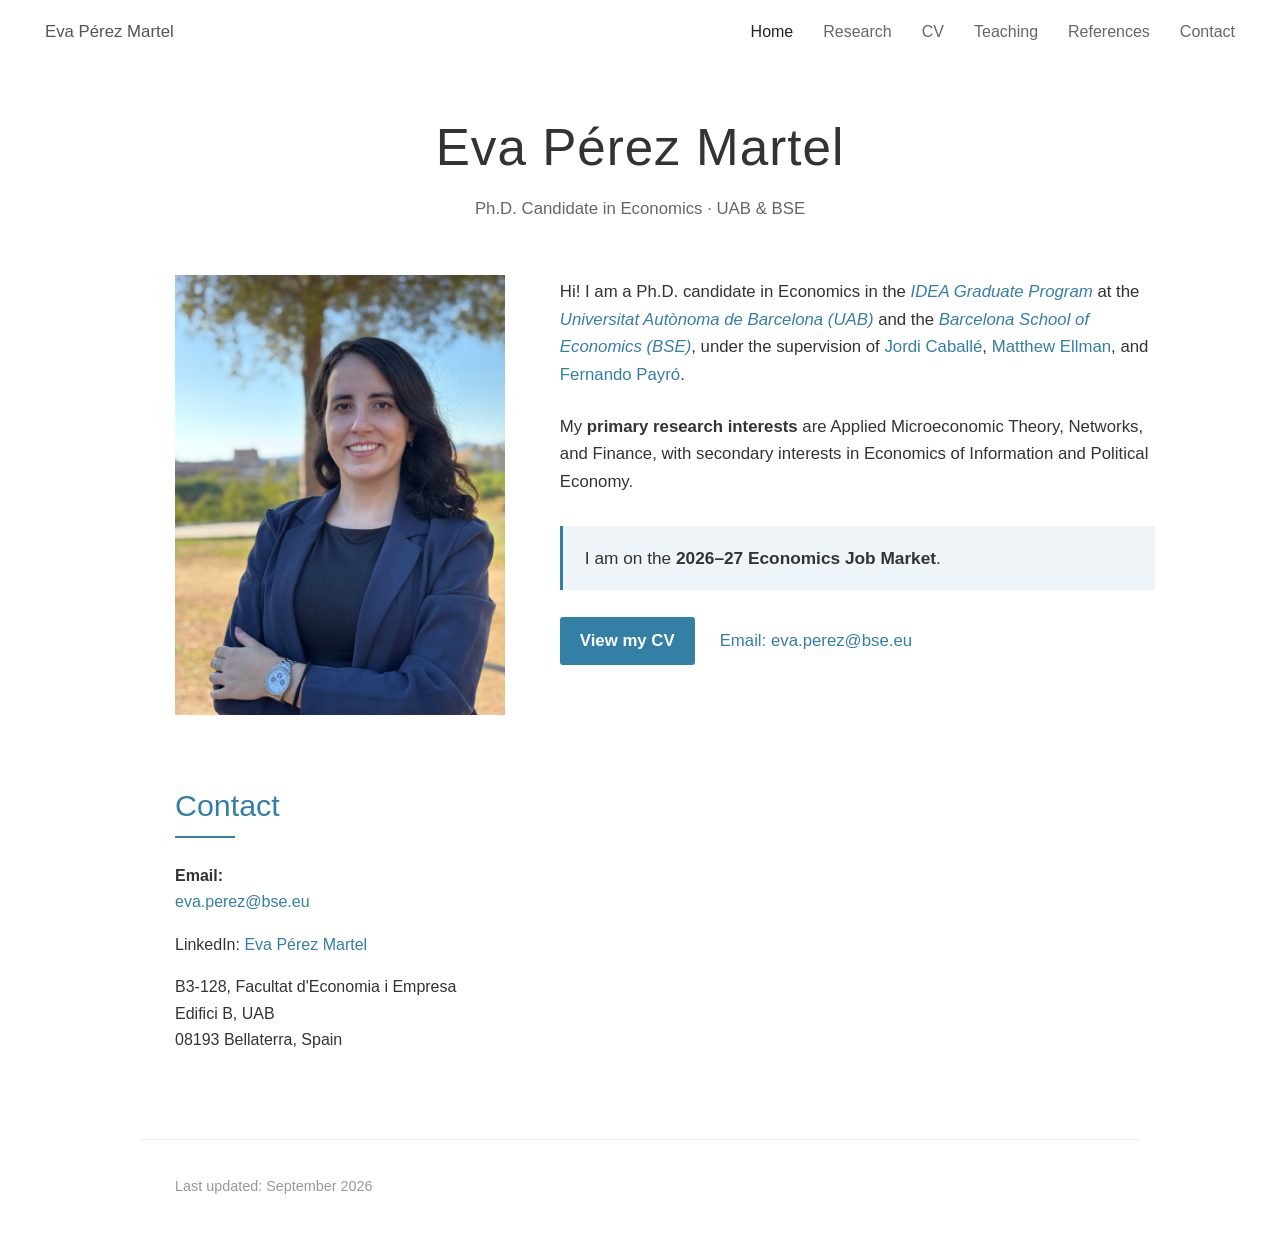
==== index.html @ e9360612 "Update index.html" ====
<!DOCTYPE html>
<html lang="en">

<head>
    <meta charset="UTF-8">
    <meta name="viewport" content="width=device-width, initial-scale=1.0">

    <title>Eva Pérez Martel | PhD Candidate in Economics</title>

    <meta name="description"
          content="Eva Pérez Martel is a PhD candidate in Economics  in the IDEA Graduate Program at Universitat Autònoma de Barcelona (UAB) and the Barcelona School of Economics (BSE). Research interests include applied microeconomic theory, networks, and finance.">

    <meta name="author" content="Eva Pérez Martel">

    <link rel="stylesheet" href="style.css">
</head>
<body>

<!-- =========================
     TOP NAVIGATION
     ========================= -->

<header class="top-header">

    <div class="top-name">
        <a href="index.html">Eva Pérez Martel</a>
    </div>

    <nav class="main-nav">

        <a href="index.html" class="active">
            Home
        </a>

        <a href="research.html">
            Research
        </a>

        <a href="cv.html">
            CV
        </a>

        <a href="teaching.html">
            Teaching
        </a>

       <a href="references.html">
    References
</a>
        <a href="#contact">
            Contact
        </a>

    </nav>

</header>



<!-- =========================
     HOME TITLE
     ========================= -->

<section class="home-intro">

    <h1>
        Eva Pérez Martel
    </h1>

    <p>
        Ph.D. Candidate in Economics · UAB &amp; BSE
    </p>

</section>



<!-- =========================
     MAIN CONTENT
     ========================= -->

<main class="page-content home-content">


    <!-- =========================
         PHOTO + BIO
         ========================= -->

    <section class="about-section">

        <div class="about-grid">


            <!-- PHOTO -->

            <div class="about-photo">

                <img
                    src="profile.jpeg"
                    alt="Eva Pérez Martel"
                >

            </div>



            <!-- BIO -->

            <div class="about-text">


                <p>
                    Hi! I am a Ph.D. candidate in Economics in the 
                    
    <a href="https://uabufae.eu/idea"
       target="_blank"
       rel="noopener noreferrer">
        <em>IDEA Graduate Program </em>
    </a> at the
                    <a
                        href="https://www.uab.cat/"
                        target="_blank"
                        rel="noopener noreferrer"
                    >
                        <em>Universitat Autònoma de Barcelona (UAB)</em>
                    </a>

                    and the
                    <a
                        href="https://bse.eu/"
                        target="_blank"
                        rel="noopener noreferrer"
                    >
                       <em>Barcelona School of Economics (BSE)</em></a>,
under the supervision of
<a
    href="https://bse.eu/people/caballe-jordi"
    target="_blank"
    rel="noopener noreferrer"
>Jordi Caballé</a>,
<a
    href="https://bse.eu/people/ellman-matthew"
    target="_blank"
    rel="noopener noreferrer"
>Matthew Ellman</a>,
and
<a
    href="https://sites.google.com/site/ferpayrochew/home"
    target="_blank"
    rel="noopener noreferrer"
>Fernando Payró</a>.

                </p>



                <p>
                    My <strong>primary research interests</strong> are
                    Applied Microeconomic Theory, Networks, and Finance,
                    with secondary interests in Economics of Information
                    and Political Economy.
                </p>



                <!-- JOB MARKET -->

                <div class="job-market-box">

                    I am on the
                    <strong>2026–27 Economics Job Market</strong>.

                </div>



                <!-- CV + EMAIL -->

                <div class="home-links">

                    <a
                        class="cv-button"
                        href="Eva_Perez_CV.pdf"
                        target="_blank"
                    >
                        View my CV
                    </a>


                    <a
                        class="email-link"
                        href="mailto:eva.perez@bse.eu"
                    >
                        Email: eva.perez@bse.eu
                    </a>

                </div>


            </div>

        </div>

    </section>



    <!-- =========================
         CONTACT
         ========================= -->

    <section
        id="contact"
        class="contact-section"
    >

        <h2>
            Contact
        </h2>


       <p>
    <strong>Email:</strong><br>

    <a href="mailto:eva.perez@bse.eu">
        eva.perez@bse.eu
    </a><br>

</p>
         <p>
        LinkedIn:
        <a href="https://www.linkedin.com/in/eva-pérez-martel-29543a43b"
           target="_blank"
           rel="noopener noreferrer">
            Eva Pérez Martel
        </a>
    </p>
</div>

        <p>


B3-128, Facultat d'Economia i Empresa<br>
Edifici B, UAB<br>
08193 Bellaterra, Spain
        </p>

    </section>


</main>



<!-- =========================
     FOOTER
     ========================= -->

<footer>

    <p>
        Last updated: September 2026
    </p>

</footer>


</body>

</html>
---- style.css ----
/* =========================
   GENERAL
   ========================= */

.paper-abstract {
    margin-top: 12px;
}

.paper-abstract summary {
    color: #2980b9;
    font-weight: 600;
    cursor: pointer;
}

.paper-abstract p {
    margin-top: 12px;
    line-height: 1.6;
    color: #333;
}


* {
    box-sizing: border-box;
}

html {
    scroll-behavior: smooth;
}

body {
    margin: 0;
    background-color: #ffffff;

    font-family: Arial, Helvetica, sans-serif;

    color: #333333;
    line-height: 1.65;
}

a {
    color: #347fa6;
    text-decoration: none;
}

a:hover {
    color: #205c7d;
}


/* =========================
   TOP NAVIGATION
   ========================= */

.top-header {
    width: 100%;

    display: flex;
    justify-content: space-between;
    align-items: center;

    padding: 18px 45px;

    background-color: #ffffff;
}

.top-name a {
    color: #555555;

    font-size: 1.05rem;
    font-weight: 400;
}

.main-nav {
    display: flex;
    gap: 30px;
}

.main-nav a {
    color: #666666;

    font-size: 1rem;
    font-weight: 400;
}

.main-nav a:hover {
    color: #347fa6;
}

.main-nav a.active {
    color: #222222;
}


/* =========================
   TOP BANNERS
   ========================= */

.page-hero {
    width: 100%;
    height: 200px;

    background-size: cover;
    background-position: center;

    position: relative;

    display: flex;
    align-items: center;
    justify-content: center;
}


/* HOME PHOTO */



/* RESEARCH PHOTO */

.research-hero {
    background-color: #a9cfe5;
    background-image: url("research-banner.jpg");
}


/* CV PHOTO */

.cv-hero {
    background-color: #a9cfe5;
    background-image: url("cv-banner.jpg");
}


/* TEACHING PHOTO */

.teaching-hero {
    background-color: #a9cfe5;
    background-image: url("teaching-banner.jpg");
}

.teaching-evaluations {
    margin-top: 45px;
    font-style: italic;
    color: #666666;
}


/* REFERENCES PHOTO - for later */

.references-hero {
    background-color: #a9cfe5;
    background-image: url("references-banner.jpg");
}


/* Dark layer over banner photos */

.page-hero::before {
    content: "";

    position: absolute;
    inset: 0;

    background: rgba(0, 0, 0, 0.18);
}


/* Text over banner */

.hero-title {
    position: relative;
    z-index: 1;

    text-align: center;

    color: white;
}

.hero-title h1 {
    margin: 0;

    font-size: 3.6rem;
    font-weight: 300;

    letter-spacing: 1px;
}

.hero-title p {
    margin-top: 5px;
    margin-bottom: 0;

    font-size: 1.1rem;
}


/* =========================
   MAIN CONTENT
   ========================= */

.page-content {
    max-width: 1000px;

    margin: 0 auto;

    padding: 35px 35px 70px 35px;
}


/* =========================
   TITLES
   ========================= */

h2 {
    color: #347fa6;

    font-size: 1.9rem;
    font-weight: 400;

    margin-top: 0;
    margin-bottom: 25px;
}

h2::after {
    content: "";

    display: block;

    width: 60px;

    margin-top: 6px;

    border-bottom: 2px solid #347fa6;
}


/* =========================
   HOME
   ========================= */

.home-intro {
    max-width: 1000px;

    margin: 0 auto;

    padding: 42px 35px 32px 35px;

    text-align: center;
}


.home-intro h1 {
    margin: 0;

    color: #333333;

    font-size: 3.2rem;
    font-weight: 300;

    letter-spacing: 1px;
}


.home-intro p {
    margin-top: 5px;
    margin-bottom: 0;

    color: #666666;

    font-size: 1.05rem;
    font-weight: 400;
}


.home-content {
    padding-top: 20px;
}



/* =========================
   ABOUT
   ========================= */

.about-section {
    font-size: 1.05rem;

    margin-bottom: 65px;
}


.about-grid {
    display: grid;

    grid-template-columns: 36% 64%;

    gap: 50px;

    align-items: start;
}


.about-photo img {
    width: 100%;
    max-width: 330px;
    height: auto;

    display: block;
}


.about-text {
    padding-top: 3px;
}


.about-text p {
    margin-top: 0;
    margin-bottom: 24px;
}



/* =========================
   JOB MARKET BOX
   ========================= */

.job-market-box {
    margin-top: 30px;
    margin-bottom: 27px;

    padding: 18px 22px;

    background-color: #eef4f7;

    border-left: 3px solid #347fa6;

    font-size: 1.08rem;
}



/* =========================
   HOME CV + EMAIL
   ========================= */

.home-links {
    display: flex;

    align-items: center;

    gap: 25px;

    flex-wrap: wrap;
}


.cv-button {
    display: inline-block;

    padding: 10px 20px;

    background-color: #347fa6;

    color: #ffffff;

    font-weight: 600;

    border-radius: 3px;
}


.cv-button:hover {
    background-color: #205c7d;

    color: #ffffff;
}


.email-link {
    color: #347fa6;

    font-weight: 500;
}


.email-link:hover {
    color: #205c7d;
}

/* =========================
   CONTACT
   ========================= */

.contact-section {
    max-width: 700px;

    margin-top: 60px;
}


/* =========================
   RESEARCH
   ========================= */

.paper {
    margin-bottom: 45px;
}

.paper-title {
    font-size: 1.35rem;
    font-weight: 600;
    line-height: 1.35;
    margin-top: 0;
    margin-bottom: 5px;
}

.paper-info {
    margin-top: 5px;
    margin-bottom: 10px;
}

.paper-label {
    color: #347fa6;
    font-weight: 600;
}

details {
    margin-top: 10px;
    margin-bottom: 25px;
}

summary {
    cursor: pointer;

    color: #347fa6;

    font-weight: 600;
}

.paper-links {
    margin-top: 4px;
    margin-bottom: 12px;
}

.paper-links a {
    color: #347fa6;
    font-weight: 500;
}

.paper-links a:hover {
    color: #205c7d;
}



/* =========================
   TEACHING
   ========================= */

.teaching-item {
    margin-bottom: 38px;
}

.teaching-item h3 {
    margin-top: 4px;
    margin-bottom: 5px;

    font-size: 1.3rem;
}

.teaching-role {
    color: #347fa6;

    font-weight: 600;

    margin-bottom: 0;
}

.teaching-program {
    color: #666666;

    margin-top: 0;
    margin-bottom: 5px;
}

.teaching-professor {
    margin-top: 0;
}

/* =========================
   CV
   ========================= */

.cv-item {
    margin-bottom: 32px;
}

.cv-item h3 {
    margin-top: 0;
    margin-bottom: 3px;

    font-size: 1.3rem;
}

.cv-institution {
    color: #666666;

    margin-top: 0;
    margin-bottom: 4px;
}

.cv-item p {
    margin-top: 4px;
    margin-bottom: 4px;
}

.cv-download-bottom {
    margin-top: 50px;
}

.cv-download-bottom a {
    color: #347fa6;
    font-weight: 600;
}
.cv-item h3 + p {
    margin-top: 6px;
}
/* CV download and preview */

.cv-intro {
    margin-bottom: 22px;
    font-size: 1.05rem;
}

.cv-intro a {
    color: #347fa6;
}

.cv-intro a:hover {
    color: #205c7d;
}

.cv-preview {
    width: 100%;
    margin-bottom: 50px;
}

.cv-preview iframe {
    width: 100%;
    height: 700px;

    border: 1px solid #dddddd;
}


/* =========================
   REFERENCES
   ========================= */

.reference-item {
    margin-bottom: 40px;
}

.reference-item h3 {
    margin-top: 0;
    margin-bottom: 4px;

    font-size: 1.3rem;
}

.reference-affiliation {
    color: #666666;

    margin-top: 0;
    margin-bottom: 3px;
}

.reference-item p {
    margin-top: 3px;
    margin-bottom: 3px;
}


/* =========================
   FOOTER
   ========================= */

footer {
    max-width: 1000px;

    margin: 0 auto;

    padding: 20px 35px 35px 35px;

    border-top: 1px solid #eeeeee;

    color: #999999;

    font-size: 0.9rem;
}


/* =========================
   MOBILE
   ========================= */

@media (max-width: 750px) {

    .top-header {
        padding: 18px 25px;

        flex-direction: column;
        align-items: flex-start;

        gap: 15px;
    }

    .main-nav {
        gap: 18px;
        flex-wrap: wrap;
    }

    .page-hero {
        height: 180px;
    }

    .hero-title h1 {
        font-size: 2.7rem;
    }

    .hero-title p {
        font-size: 1rem;
    }

    .page-content {
        padding: 35px 25px 60px 25px;
    }

    .about-grid {
        grid-template-columns: 1fr;
    }

    .about-photo img {
        max-width: 330px;
    }

    footer {
        padding-left: 25px;
        padding-right: 25px;
    }
}
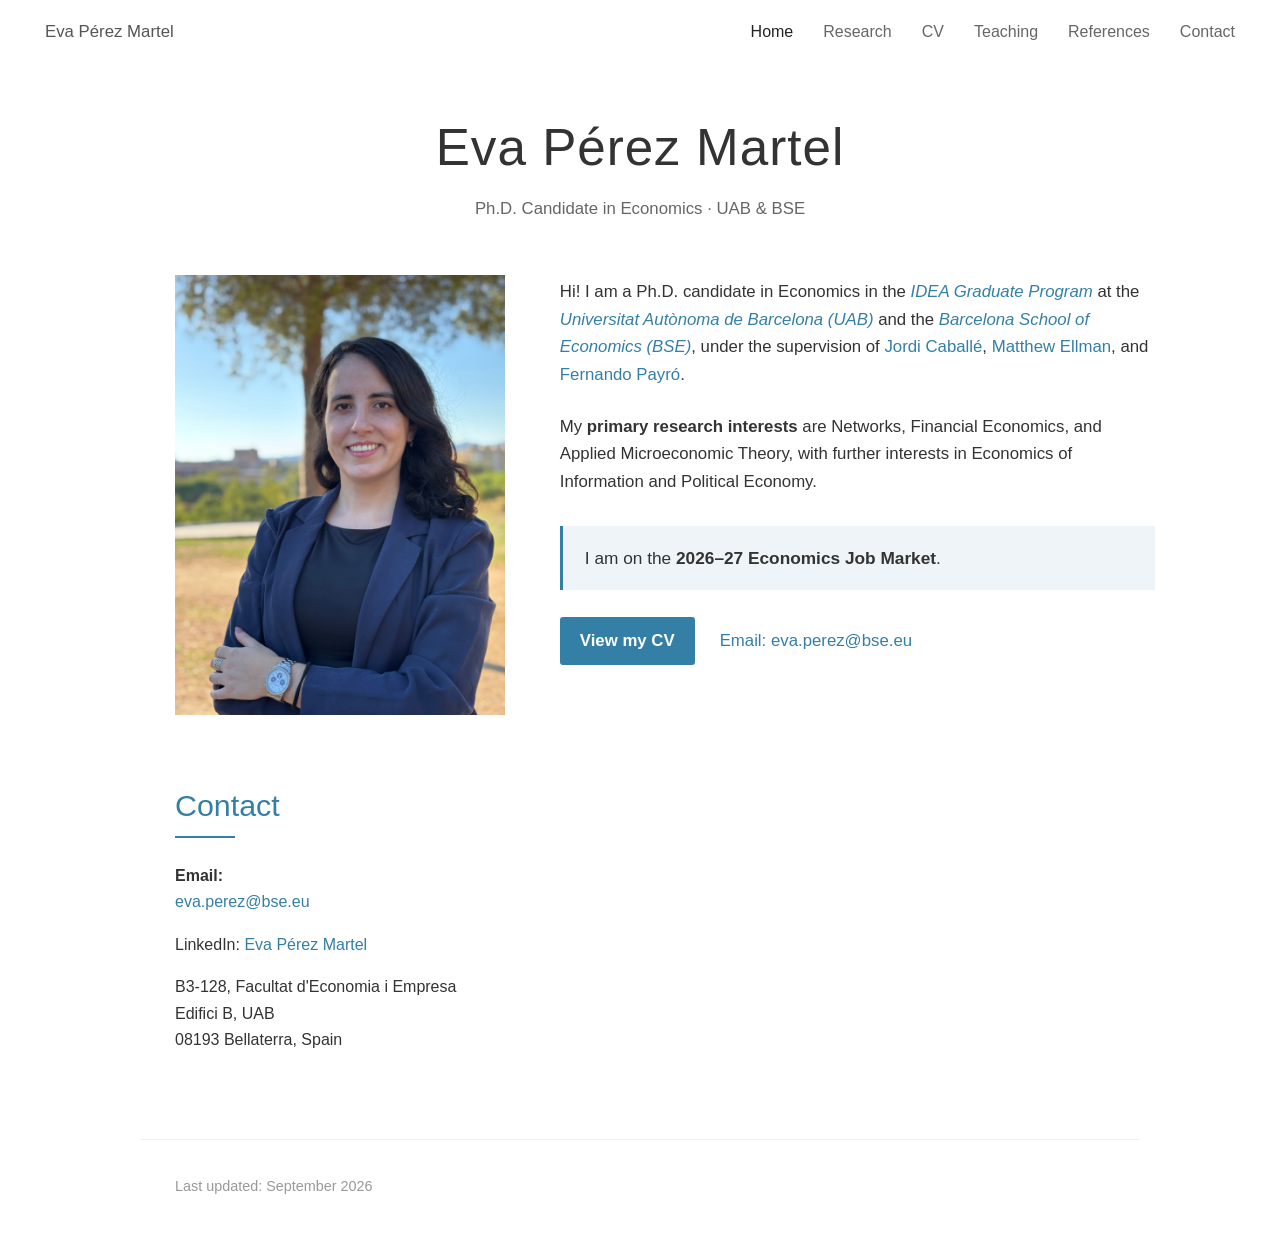
==== commit 3970f4b1: "Update index.html" ====
--- a/index.html
+++ b/index.html
@@ -111,7 +111,6 @@
 
                 <p>
                     Hi! I am a Ph.D. candidate in Economics in the 
-                    
     <a href="https://uabufae.eu/idea"
        target="_blank"
        rel="noopener noreferrer">
@@ -139,7 +138,7 @@
     rel="noopener noreferrer"
 >Jordi Caballé</a>,
 <a
-    href="https://bse.eu/people/ellman-matthew"
+    href="https://www.iae.csic.es/people/faculty/ellman-matthew"
     target="_blank"
     rel="noopener noreferrer"
 >Matthew Ellman</a>,
@@ -156,8 +155,8 @@
 
                 <p>
                     My <strong>primary research interests</strong> are
-                    Applied Microeconomic Theory, Networks, and Finance,
-                    with secondary interests in Economics of Information
+                    Networks, Financial Economics, and Applied Microeconomic Theory,
+                    with further interests in Economics of Information
                     and Political Economy.
                 </p>
 
--- a/style.css
+++ b/style.css
@@ -469,10 +469,10 @@
 
 .teaching-role {
     color: #347fa6;
-
+    font-size: 1.4rem;
     font-weight: 600;
-
-    margin-bottom: 0;
+    margin-top: 25px;
+    margin-bottom: 10px;
 }
 
 .teaching-program {
@@ -648,3 +648,45 @@
         padding-right: 25px;
     }
 }
+
+
+
+/* REFERENCES PAGE */
+
+.references-title {
+    margin-bottom: 30px;
+}
+
+.references-grid {
+    display: grid;
+    grid-template-columns: repeat(2, minmax(0, 1fr));
+    gap: 25px;
+    align-items: stretch;
+}
+
+.references-grid .reference-item {
+    background-color: #f8f9fa;
+    border: 1px solid #e5e7eb;
+    border-radius: 6px;
+    padding: 25px;
+    margin: 0;
+    min-width: 0;
+}
+
+.references-grid .reference-item h3 {
+    margin-top: 0;
+    margin-bottom: 8px;
+}
+
+.references-grid .reference-item a {
+    overflow-wrap: anywhere;
+}
+
+/* Mobile phones */
+@media (max-width: 650px) {
+    .references-grid {
+        grid-template-columns: 1fr;
+    }
+}
+
+
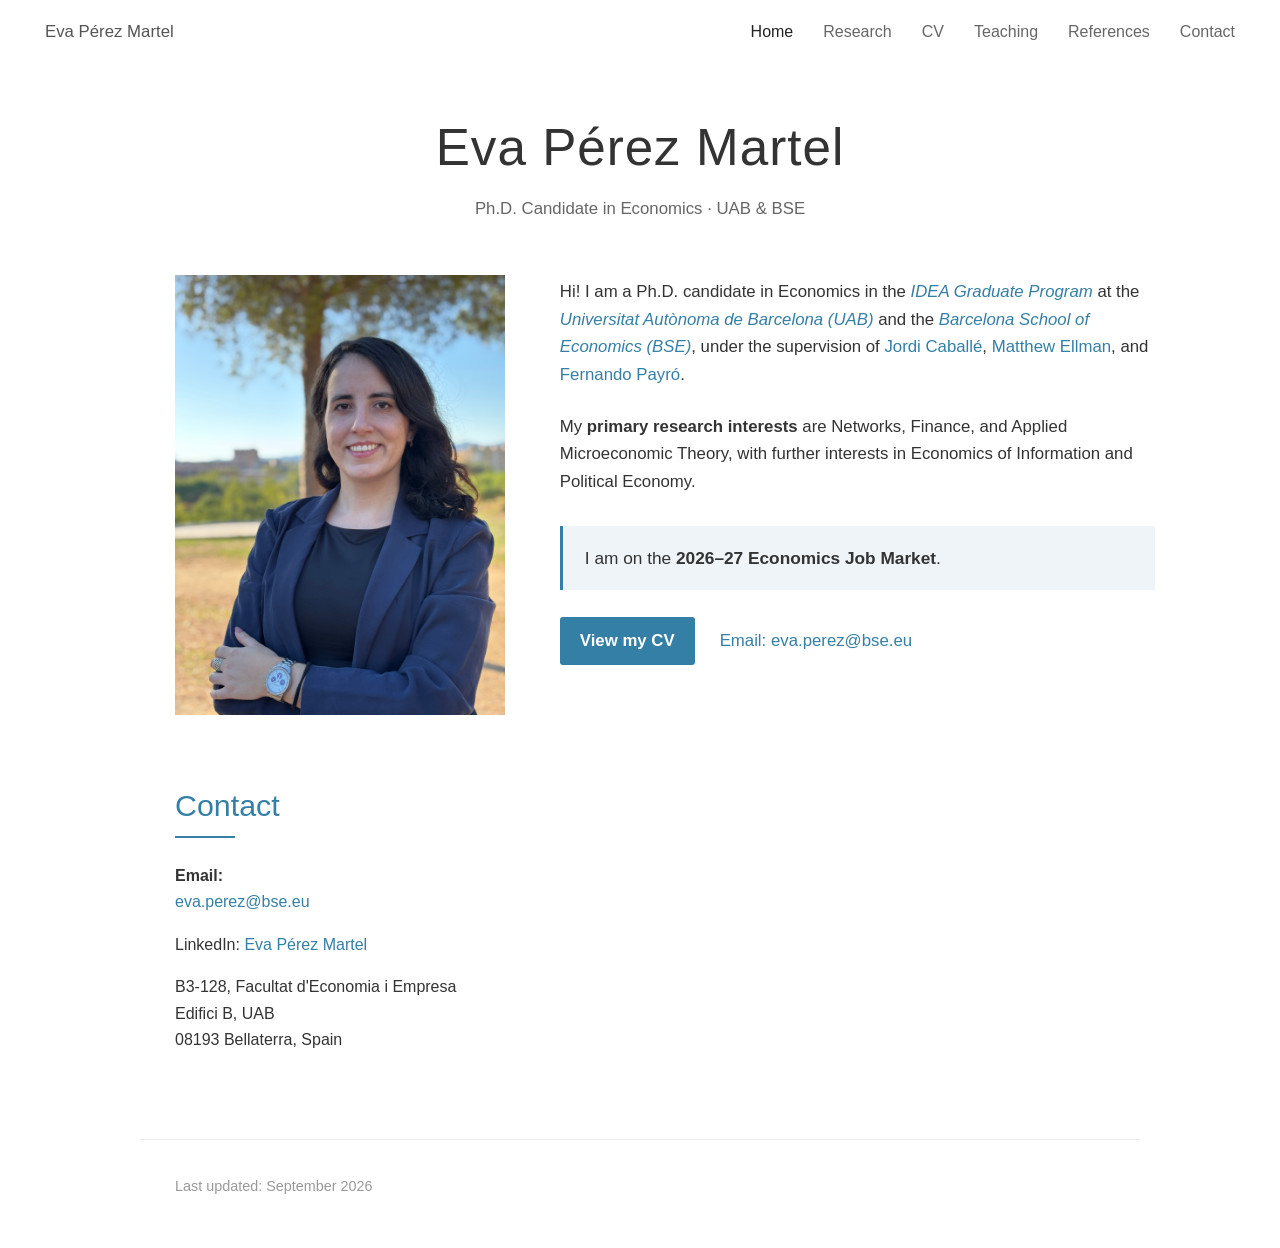
==== commit ad9efe96: "Update index.html" ====
--- a/index.html
+++ b/index.html
@@ -155,7 +155,7 @@
 
                 <p>
                     My <strong>primary research interests</strong> are
-                    Networks, Financial Economics, and Applied Microeconomic Theory,
+                    Networks, Finance, and Applied Microeconomic Theory,
                     with further interests in Economics of Information
                     and Political Economy.
                 </p>
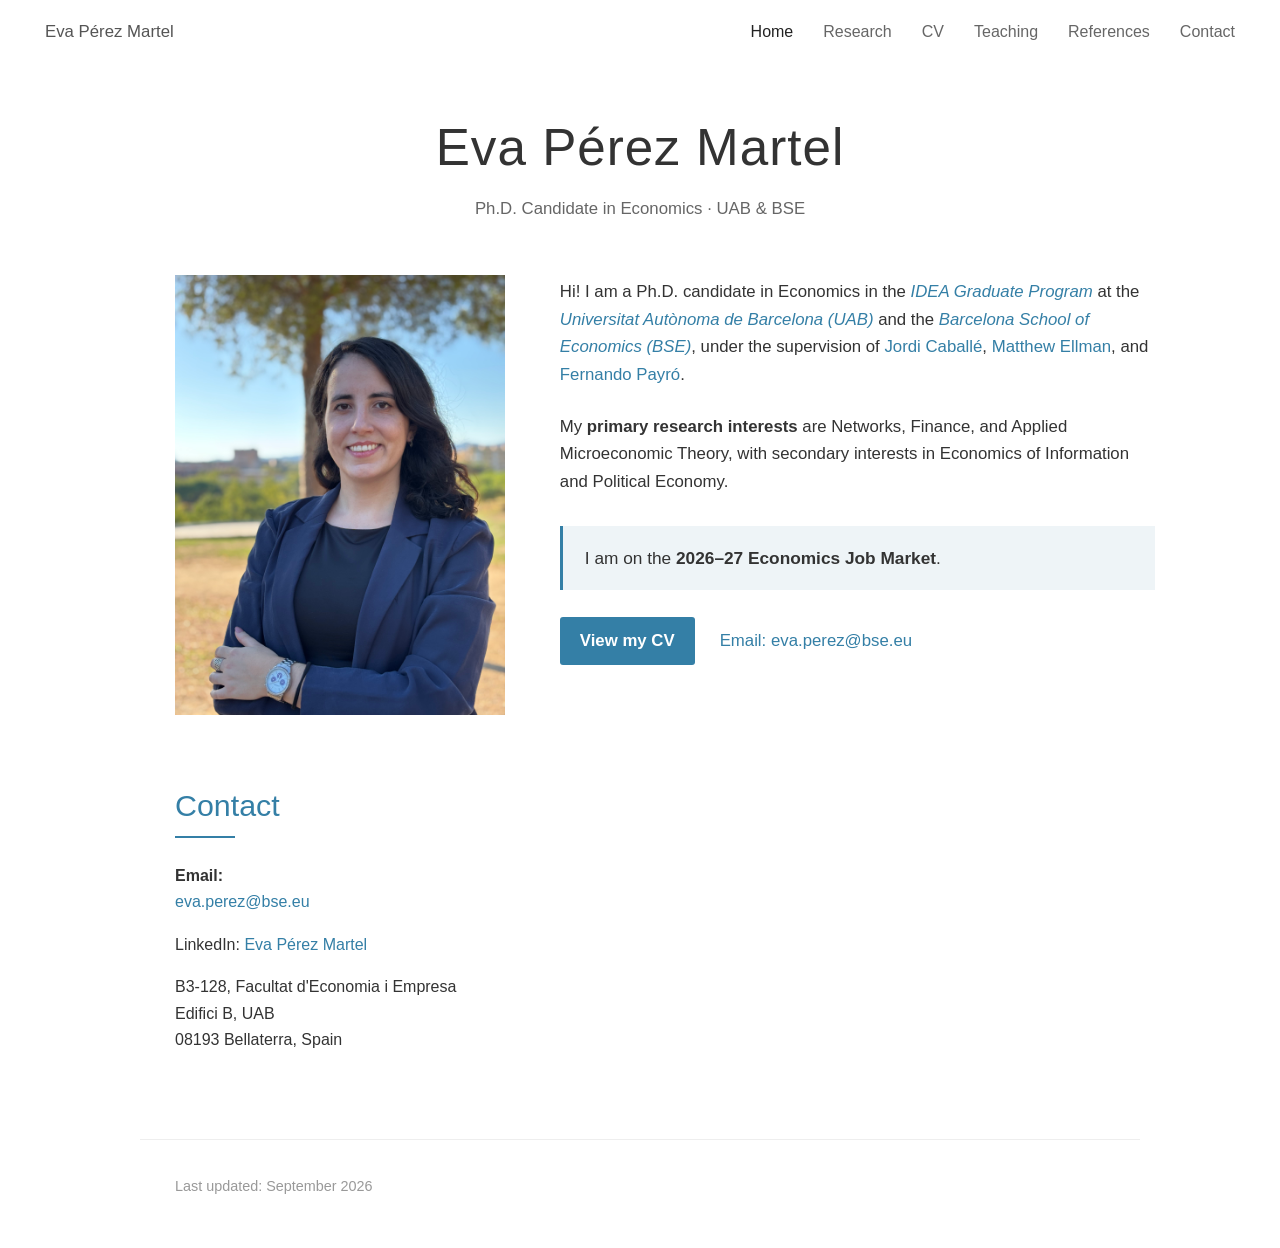
==== commit f8a1f6c7: "Update index.html" ====
--- a/index.html
+++ b/index.html
@@ -156,7 +156,7 @@
                 <p>
                     My <strong>primary research interests</strong> are
                     Networks, Finance, and Applied Microeconomic Theory,
-                    with further interests in Economics of Information
+                    with secondary interests in Economics of Information
                     and Political Economy.
                 </p>
 
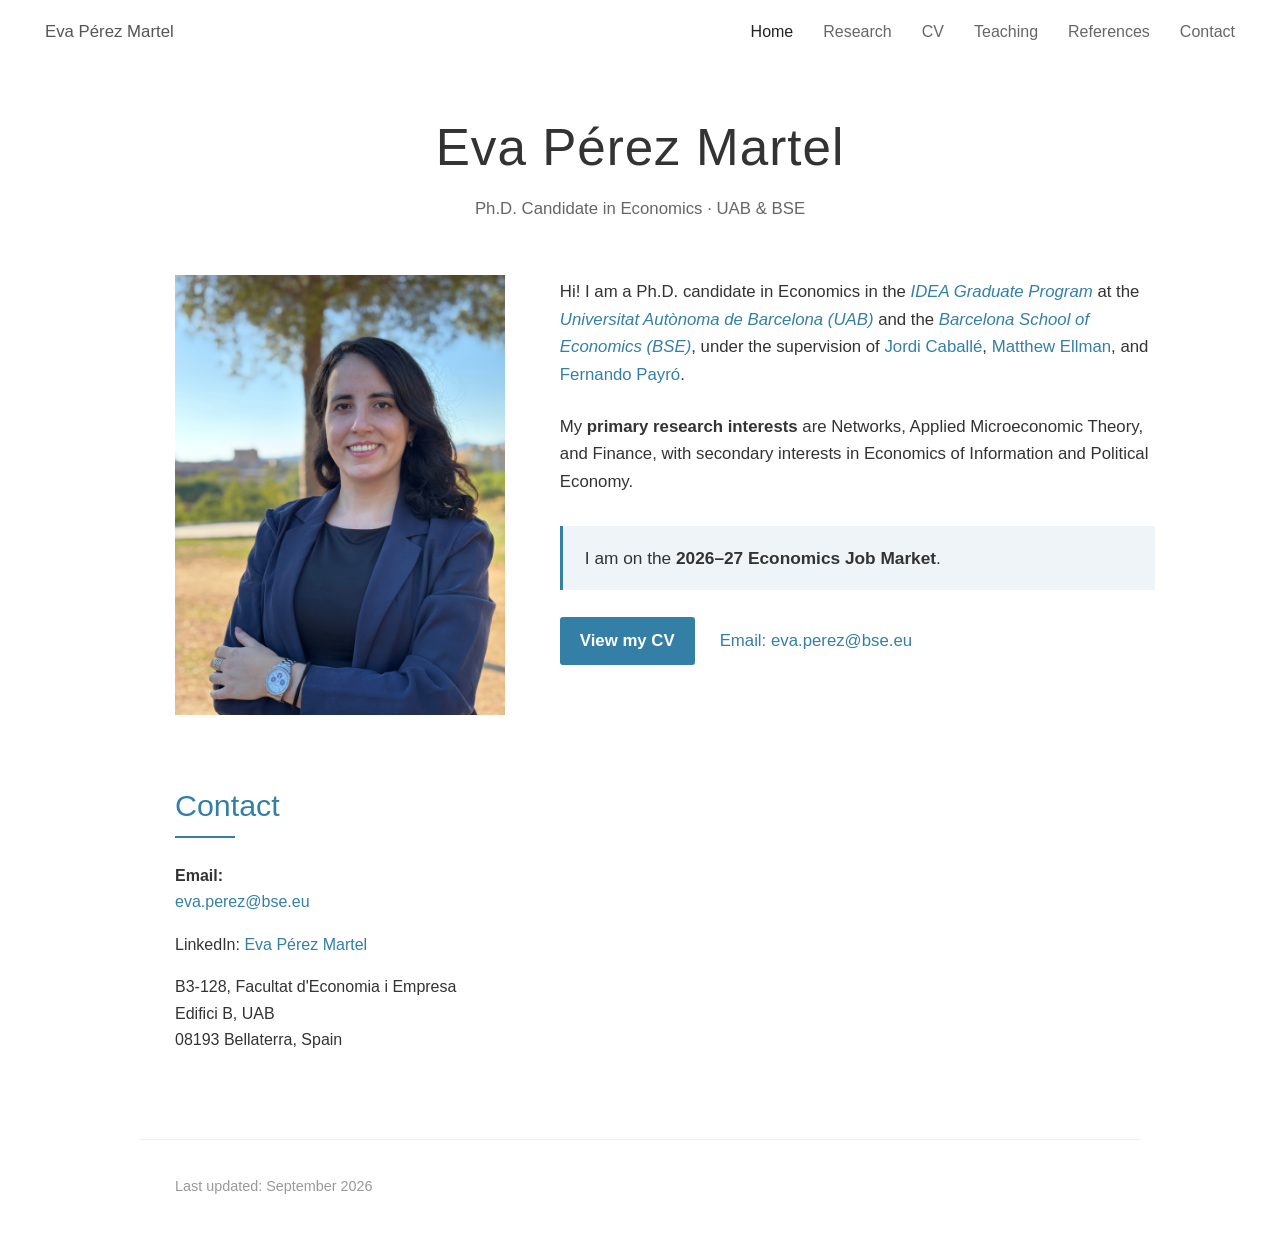
==== commit fd4a3e25: "Update index.html" ====
--- a/index.html
+++ b/index.html
@@ -155,7 +155,7 @@
 
                 <p>
                     My <strong>primary research interests</strong> are
-                    Networks, Finance, and Applied Microeconomic Theory,
+                    Networks, Applied Microeconomic Theory, and Finance,
                     with secondary interests in Economics of Information
                     and Political Economy.
                 </p>
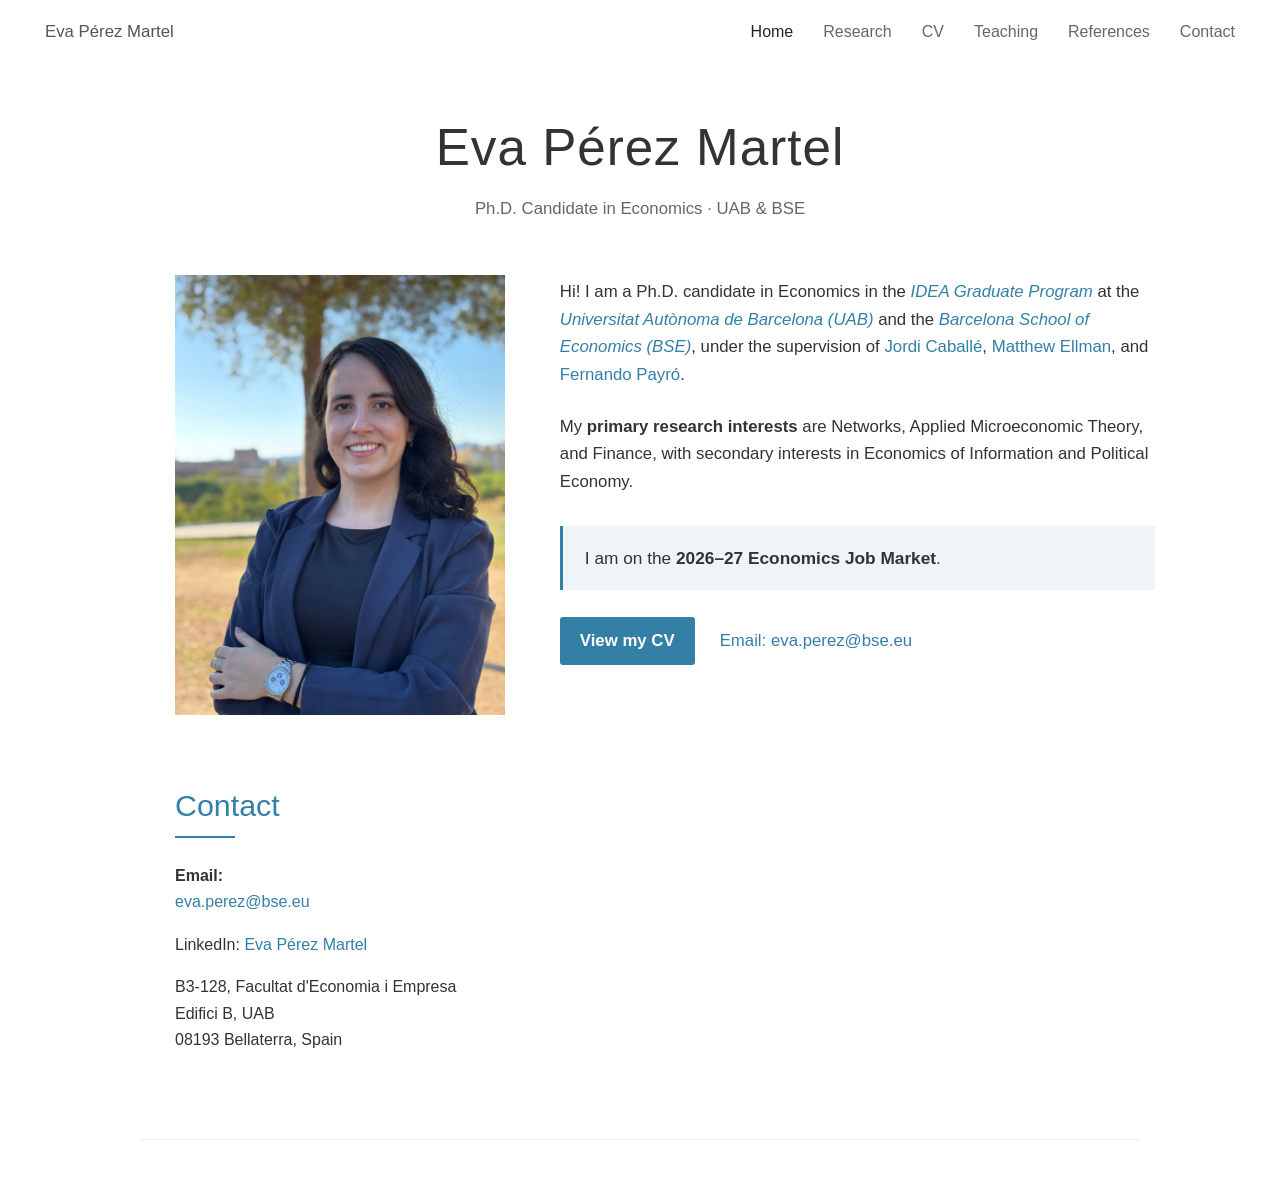
==== commit b083dd77: "Update index.html" ====
--- a/index.html
+++ b/index.html
@@ -133,7 +133,7 @@
                        <em>Barcelona School of Economics (BSE)</em></a>,
 under the supervision of
 <a
-    href="https://bse.eu/people/caballe-jordi"
+    href="http://pareto.uab.es/jcaballe/"
     target="_blank"
     rel="noopener noreferrer"
 >Jordi Caballé</a>,
@@ -257,10 +257,6 @@
 
 <footer>
 
-    <p>
-        Last updated: September 2026
-    </p>
-
 </footer>
 
 
